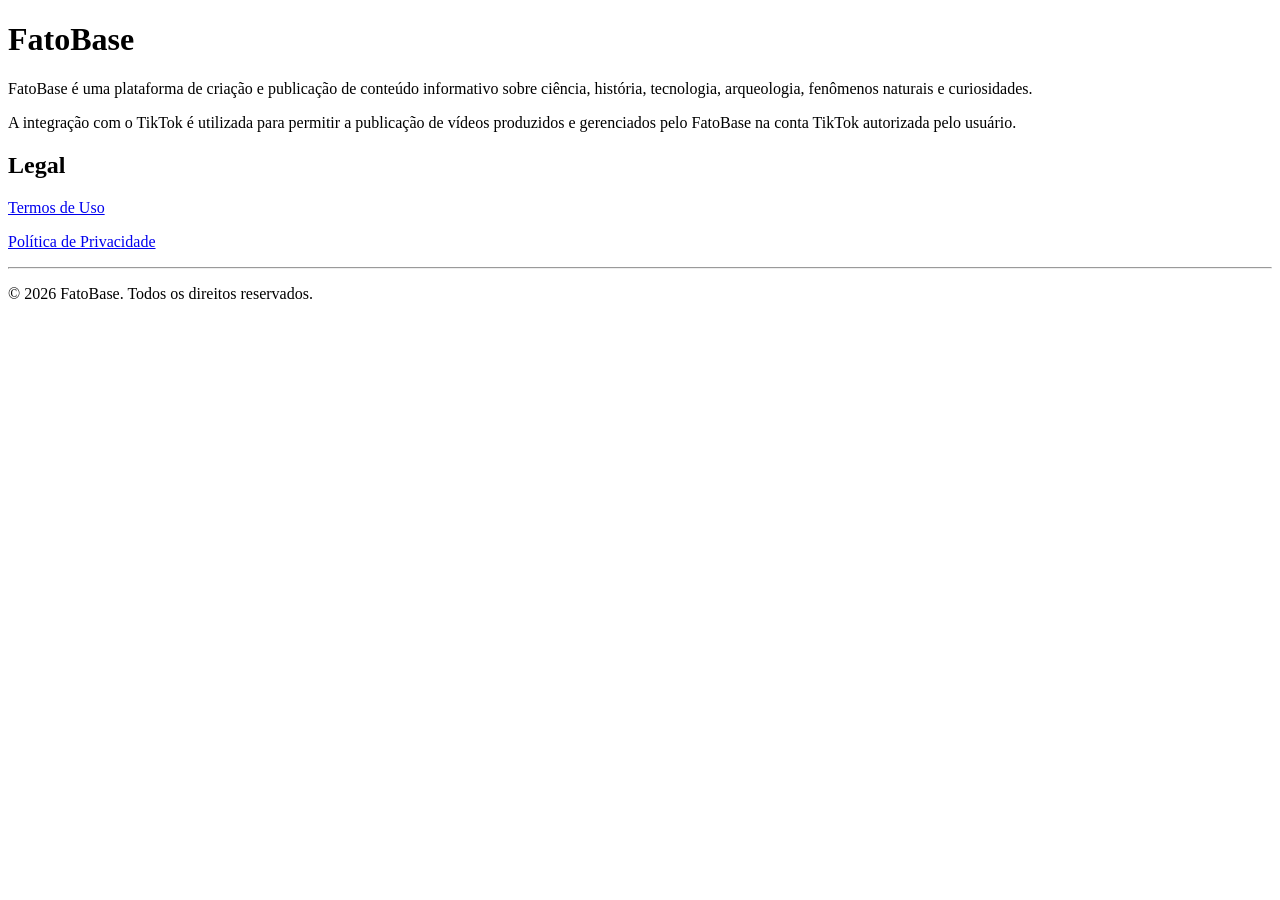
==== index.html @ 7c558d4e "Create initial index.html for FatoBase platform" ====
<!DOCTYPE html>
<html lang="pt-BR">
<head>
  <meta charset="UTF-8">
  <meta name="viewport" content="width=device-width, initial-scale=1.0">
  <title>FatoBase</title>
</head>
<body>
  <h1>FatoBase</h1>

  <p>
    FatoBase é uma plataforma de criação e publicação de conteúdo
    informativo sobre ciência, história, tecnologia, arqueologia,
    fenômenos naturais e curiosidades.
  </p>

  <p>
    A integração com o TikTok é utilizada para permitir a publicação
    de vídeos produzidos e gerenciados pelo FatoBase na conta
    TikTok autorizada pelo usuário.
  </p>

  <h2>Legal</h2>

  <p><a href="terms.html">Termos de Uso</a></p>
  <p><a href="privacy.html">Política de Privacidade</a></p>

  <hr>

  <p>© 2026 FatoBase. Todos os direitos reservados.</p>
</body>
</html>
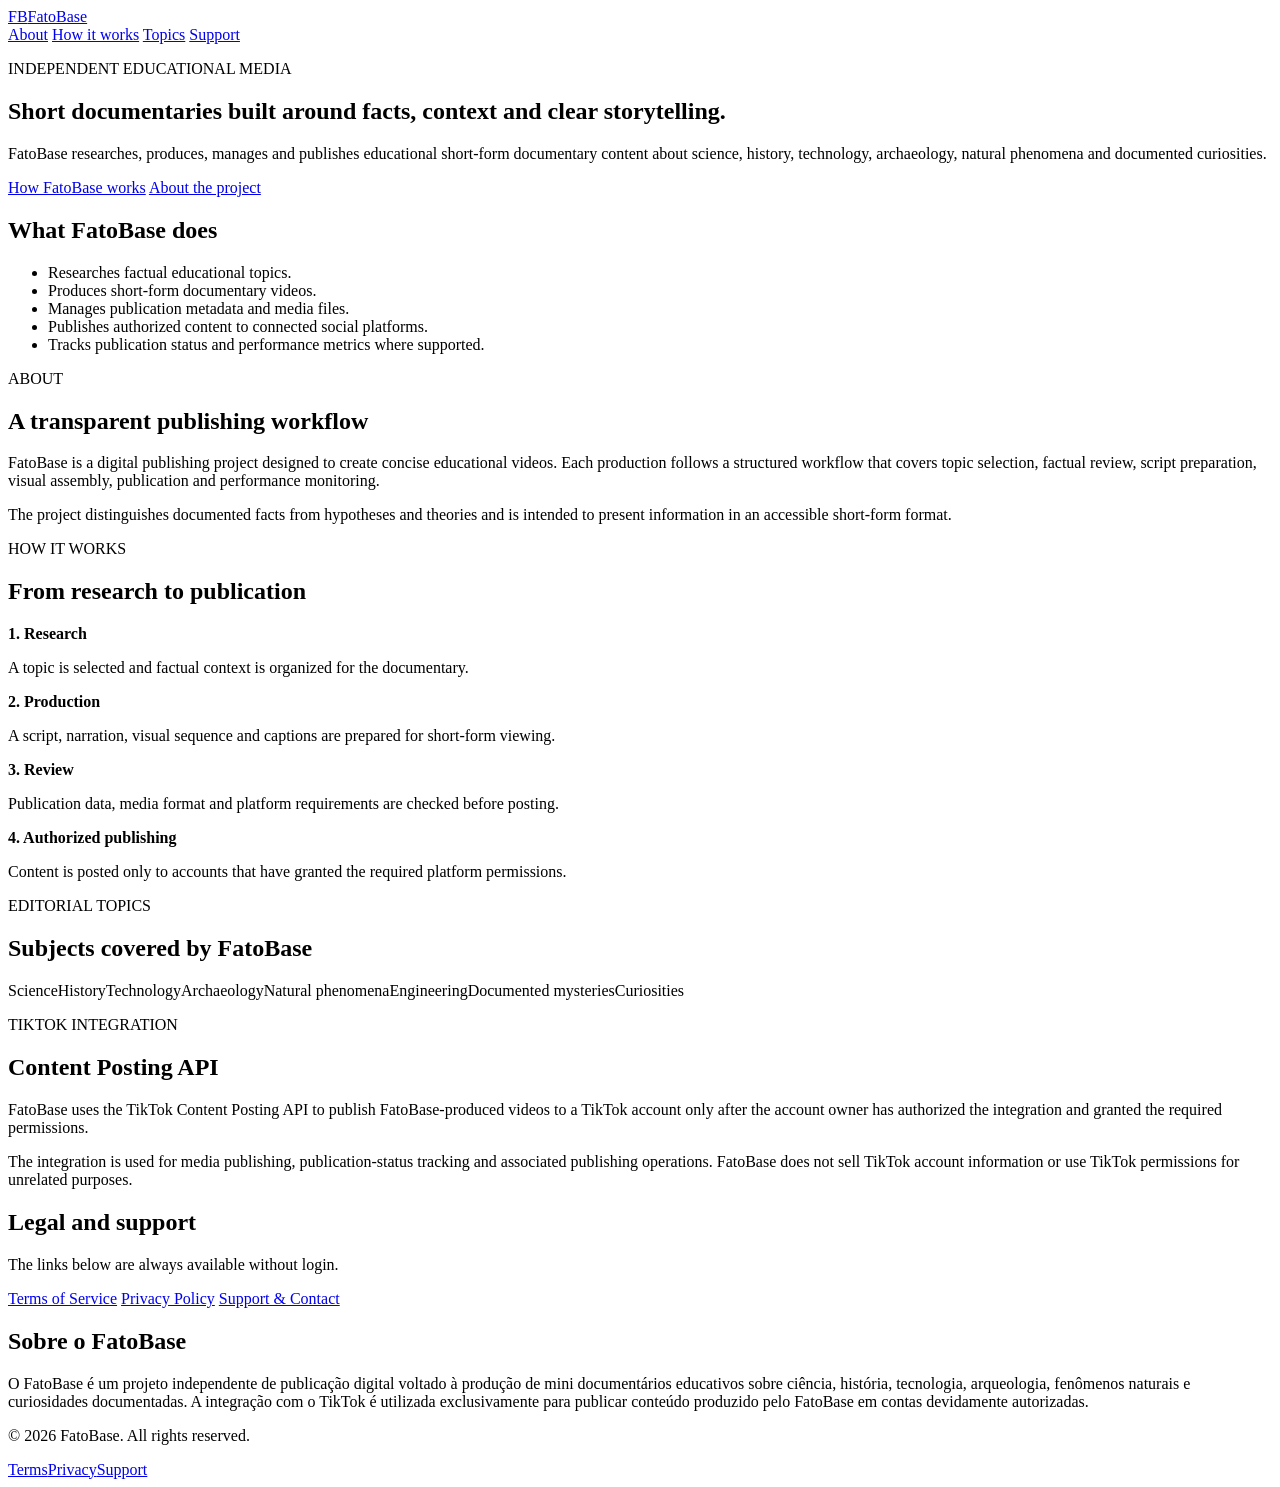
==== commit 9fe90c8b: "Improve FatoBase website for TikTok app review" ====
--- a/index.html
+++ b/index.html
@@ -1,32 +1,116 @@
 <!DOCTYPE html>
-<html lang="pt-BR">
+<html lang="en">
 <head>
   <meta charset="UTF-8">
   <meta name="viewport" content="width=device-width, initial-scale=1.0">
-  <title>FatoBase</title>
+  <meta name="description" content="FatoBase is an independent digital publishing project focused on educational short-form documentaries about science, history, technology, archaeology and natural phenomena.">
+  <title>FatoBase | Educational Short-Form Documentaries</title>
+  <link rel="stylesheet" href="style.css">
 </head>
 <body>
-  <h1>FatoBase</h1>
+  <header class="site-header">
+    <div class="container nav-wrap">
+      <a class="brand" href="index.html" aria-label="FatoBase home"><span class="brand-mark">FB</span><span>FatoBase</span></a>
+      <nav aria-label="Main navigation">
+        <a href="#about">About</a>
+        <a href="#how-it-works">How it works</a>
+        <a href="#topics">Topics</a>
+        <a href="support.html">Support</a>
+      </nav>
+    </div>
+  </header>
 
-  <p>
-    FatoBase é uma plataforma de criação e publicação de conteúdo
-    informativo sobre ciência, história, tecnologia, arqueologia,
-    fenômenos naturais e curiosidades.
-  </p>
+  <main>
+    <section class="hero">
+      <div class="container hero-grid">
+        <div>
+          <p class="eyebrow">INDEPENDENT EDUCATIONAL MEDIA</p>
+          <h1>Short documentaries built around facts, context and clear storytelling.</h1>
+          <p class="lead">FatoBase researches, produces, manages and publishes educational short-form documentary content about science, history, technology, archaeology, natural phenomena and documented curiosities.</p>
+          <div class="actions">
+            <a class="button" href="#how-it-works">How FatoBase works</a>
+            <a class="button secondary" href="about.html">About the project</a>
+          </div>
+        </div>
+        <aside class="panel">
+          <h2>What FatoBase does</h2>
+          <ul>
+            <li>Researches factual educational topics.</li>
+            <li>Produces short-form documentary videos.</li>
+            <li>Manages publication metadata and media files.</li>
+            <li>Publishes authorized content to connected social platforms.</li>
+            <li>Tracks publication status and performance metrics where supported.</li>
+          </ul>
+        </aside>
+      </div>
+    </section>
 
-  <p>
-    A integração com o TikTok é utilizada para permitir a publicação
-    de vídeos produzidos e gerenciados pelo FatoBase na conta
-    TikTok autorizada pelo usuário.
-  </p>
+    <section id="about" class="section">
+      <div class="container">
+        <p class="eyebrow">ABOUT</p>
+        <h2>A transparent publishing workflow</h2>
+        <p>FatoBase is a digital publishing project designed to create concise educational videos. Each production follows a structured workflow that covers topic selection, factual review, script preparation, visual assembly, publication and performance monitoring.</p>
+        <p>The project distinguishes documented facts from hypotheses and theories and is intended to present information in an accessible short-form format.</p>
+      </div>
+    </section>
 
-  <h2>Legal</h2>
+    <section id="how-it-works" class="section alt">
+      <div class="container">
+        <p class="eyebrow">HOW IT WORKS</p>
+        <h2>From research to publication</h2>
+        <div class="cards">
+          <article class="card"><strong>1. Research</strong><p>A topic is selected and factual context is organized for the documentary.</p></article>
+          <article class="card"><strong>2. Production</strong><p>A script, narration, visual sequence and captions are prepared for short-form viewing.</p></article>
+          <article class="card"><strong>3. Review</strong><p>Publication data, media format and platform requirements are checked before posting.</p></article>
+          <article class="card"><strong>4. Authorized publishing</strong><p>Content is posted only to accounts that have granted the required platform permissions.</p></article>
+        </div>
+      </div>
+    </section>
 
-  <p><a href="terms.html">Termos de Uso</a></p>
-  <p><a href="privacy.html">Política de Privacidade</a></p>
+    <section id="topics" class="section">
+      <div class="container">
+        <p class="eyebrow">EDITORIAL TOPICS</p>
+        <h2>Subjects covered by FatoBase</h2>
+        <div class="topics">
+          <span>Science</span><span>History</span><span>Technology</span><span>Archaeology</span><span>Natural phenomena</span><span>Engineering</span><span>Documented mysteries</span><span>Curiosities</span>
+        </div>
+      </div>
+    </section>
 
-  <hr>
+    <section id="tiktok" class="section alt">
+      <div class="container">
+        <p class="eyebrow">TIKTOK INTEGRATION</p>
+        <h2>Content Posting API</h2>
+        <p>FatoBase uses the TikTok Content Posting API to publish FatoBase-produced videos to a TikTok account only after the account owner has authorized the integration and granted the required permissions.</p>
+        <p>The integration is used for media publishing, publication-status tracking and associated publishing operations. FatoBase does not sell TikTok account information or use TikTok permissions for unrelated purposes.</p>
+      </div>
+    </section>
 
-  <p>© 2026 FatoBase. Todos os direitos reservados.</p>
+    <section class="section legal-box">
+      <div class="container">
+        <h2>Legal and support</h2>
+        <p>The links below are always available without login.</p>
+        <div class="legal-links">
+          <a href="terms.html">Terms of Service</a>
+          <a href="privacy.html">Privacy Policy</a>
+          <a href="support.html">Support & Contact</a>
+        </div>
+      </div>
+    </section>
+
+    <section class="section pt-note">
+      <div class="container">
+        <h2>Sobre o FatoBase</h2>
+        <p>O FatoBase é um projeto independente de publicação digital voltado à produção de mini documentários educativos sobre ciência, história, tecnologia, arqueologia, fenômenos naturais e curiosidades documentadas. A integração com o TikTok é utilizada exclusivamente para publicar conteúdo produzido pelo FatoBase em contas devidamente autorizadas.</p>
+      </div>
+    </section>
+  </main>
+
+  <footer>
+    <div class="container footer-grid">
+      <p>© 2026 FatoBase. All rights reserved.</p>
+      <div><a href="terms.html">Terms</a><a href="privacy.html">Privacy</a><a href="support.html">Support</a></div>
+    </div>
+  </footer>
 </body>
 </html>
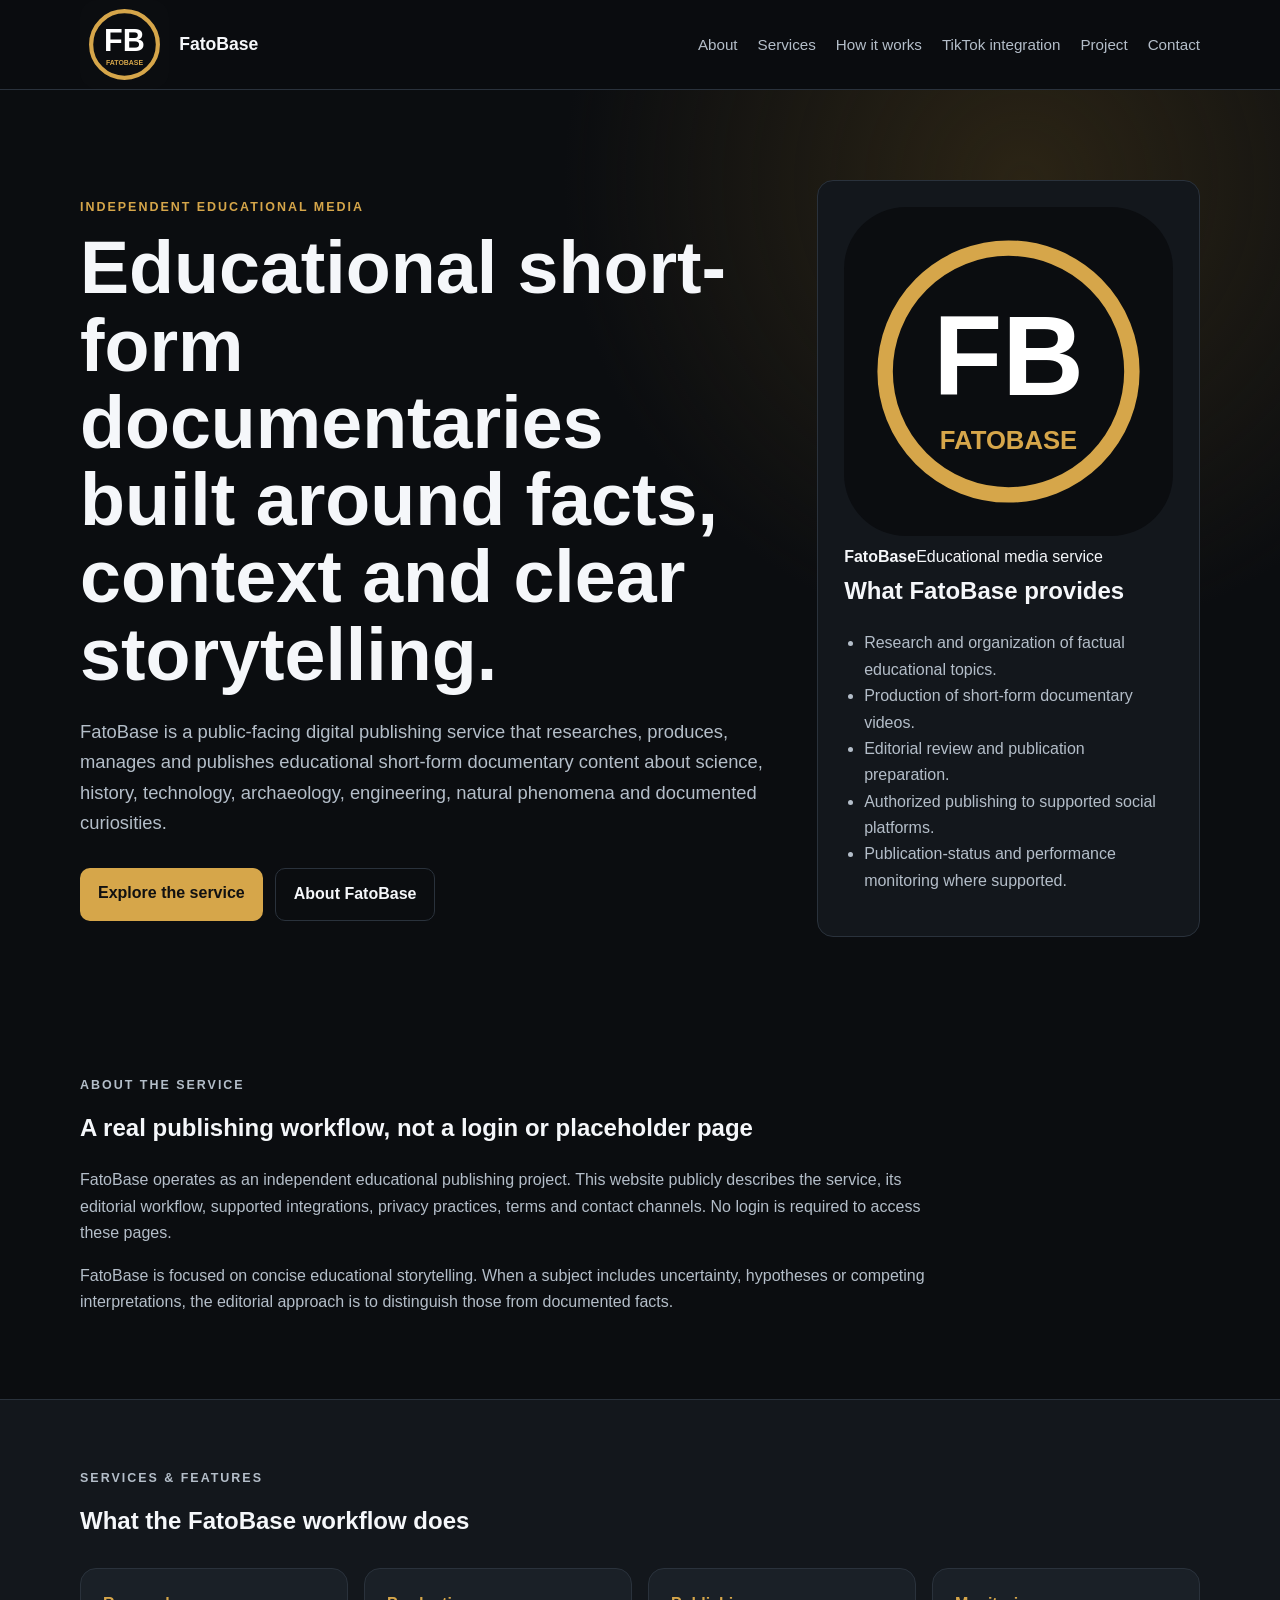
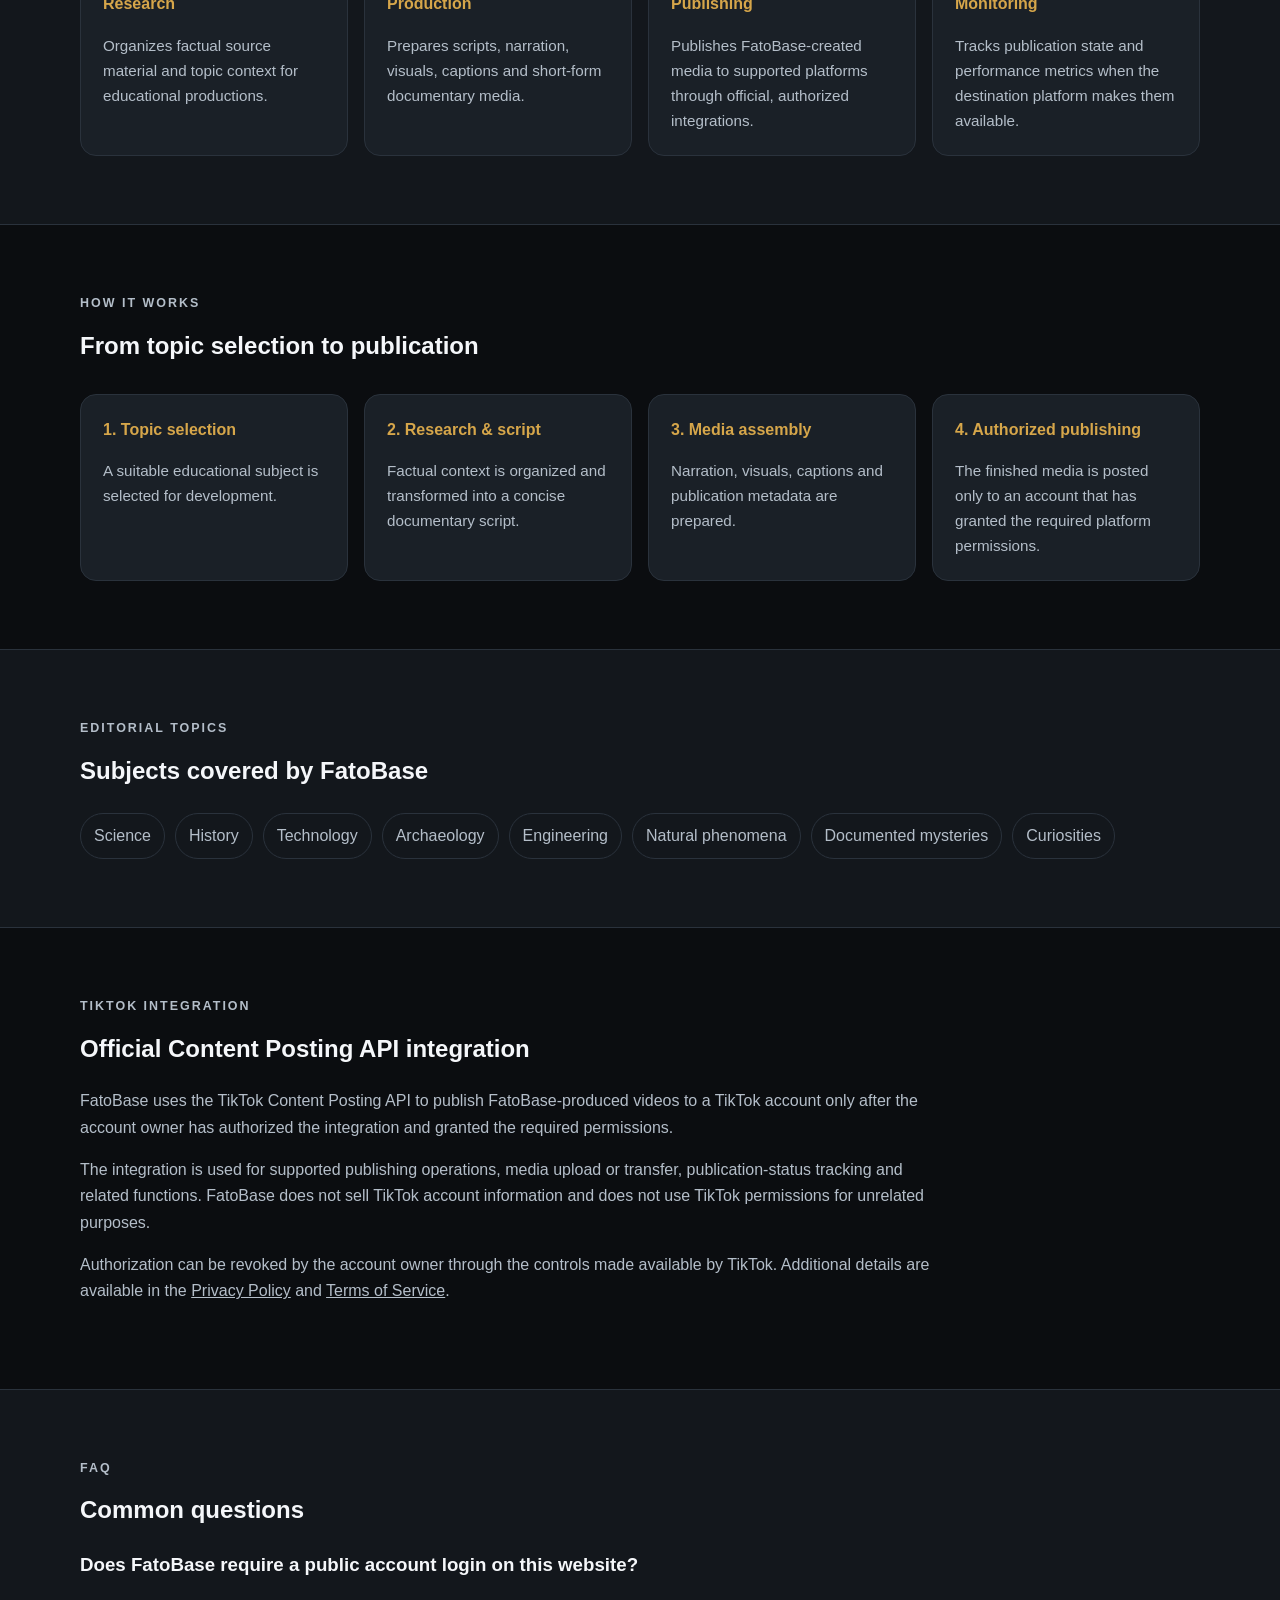
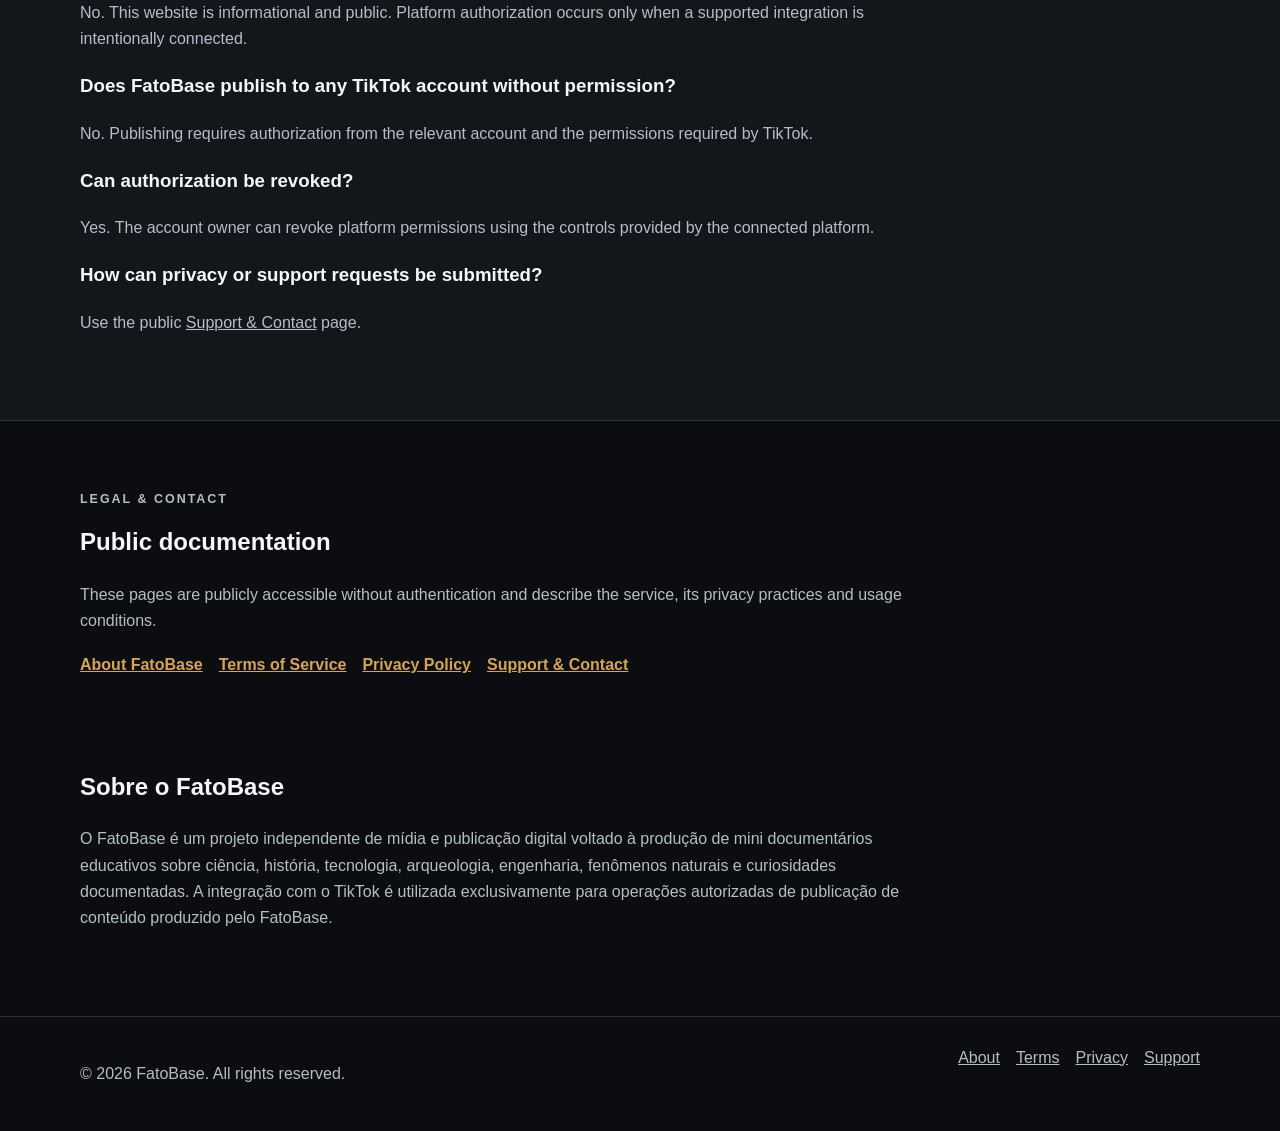
==== commit 8ca79ed2: "Expand FatoBase public website for TikTok app review" ====
--- a/index.html
+++ b/index.html
@@ -3,19 +3,22 @@
 <head>
   <meta charset="UTF-8">
   <meta name="viewport" content="width=device-width, initial-scale=1.0">
-  <meta name="description" content="FatoBase is an independent digital publishing project focused on educational short-form documentaries about science, history, technology, archaeology and natural phenomena.">
-  <title>FatoBase | Educational Short-Form Documentaries</title>
+  <meta name="description" content="FatoBase is an independent educational media and publishing service that researches, produces, manages and publishes short-form documentaries about science, history, technology, archaeology and natural phenomena.">
+  <title>FatoBase | Educational Media & Publishing Service</title>
+  <link rel="icon" type="image/svg+xml" href="favicon.svg">
   <link rel="stylesheet" href="style.css">
 </head>
 <body>
   <header class="site-header">
     <div class="container nav-wrap">
-      <a class="brand" href="index.html" aria-label="FatoBase home"><span class="brand-mark">FB</span><span>FatoBase</span></a>
+      <a class="brand" href="index.html" aria-label="FatoBase home"><img class="brand-logo" src="favicon.svg" alt="FatoBase app icon"><span>FatoBase</span></a>
       <nav aria-label="Main navigation">
         <a href="#about">About</a>
+        <a href="#services">Services</a>
         <a href="#how-it-works">How it works</a>
-        <a href="#topics">Topics</a>
-        <a href="support.html">Support</a>
+        <a href="#tiktok">TikTok integration</a>
+        <a href="about.html">Project</a>
+        <a href="support.html">Contact</a>
       </nav>
     </div>
   </header>
@@ -25,21 +28,22 @@
       <div class="container hero-grid">
         <div>
           <p class="eyebrow">INDEPENDENT EDUCATIONAL MEDIA</p>
-          <h1>Short documentaries built around facts, context and clear storytelling.</h1>
-          <p class="lead">FatoBase researches, produces, manages and publishes educational short-form documentary content about science, history, technology, archaeology, natural phenomena and documented curiosities.</p>
+          <h1>Educational short-form documentaries built around facts, context and clear storytelling.</h1>
+          <p class="lead">FatoBase is a public-facing digital publishing service that researches, produces, manages and publishes educational short-form documentary content about science, history, technology, archaeology, engineering, natural phenomena and documented curiosities.</p>
           <div class="actions">
-            <a class="button" href="#how-it-works">How FatoBase works</a>
-            <a class="button secondary" href="about.html">About the project</a>
+            <a class="button" href="#services">Explore the service</a>
+            <a class="button secondary" href="about.html">About FatoBase</a>
           </div>
         </div>
         <aside class="panel">
-          <h2>What FatoBase does</h2>
+          <div class="panel-brand"><img class="hero-logo" src="favicon.svg" alt="FatoBase app icon"><div><strong>FatoBase</strong><span>Educational media service</span></div></div>
+          <h2>What FatoBase provides</h2>
           <ul>
-            <li>Researches factual educational topics.</li>
-            <li>Produces short-form documentary videos.</li>
-            <li>Manages publication metadata and media files.</li>
-            <li>Publishes authorized content to connected social platforms.</li>
-            <li>Tracks publication status and performance metrics where supported.</li>
+            <li>Research and organization of factual educational topics.</li>
+            <li>Production of short-form documentary videos.</li>
+            <li>Editorial review and publication preparation.</li>
+            <li>Authorized publishing to supported social platforms.</li>
+            <li>Publication-status and performance monitoring where supported.</li>
           </ul>
         </aside>
       </div>
@@ -47,50 +51,83 @@
 
     <section id="about" class="section">
       <div class="container">
-        <p class="eyebrow">ABOUT</p>
-        <h2>A transparent publishing workflow</h2>
-        <p>FatoBase is a digital publishing project designed to create concise educational videos. Each production follows a structured workflow that covers topic selection, factual review, script preparation, visual assembly, publication and performance monitoring.</p>
-        <p>The project distinguishes documented facts from hypotheses and theories and is intended to present information in an accessible short-form format.</p>
+        <p class="eyebrow">ABOUT THE SERVICE</p>
+        <h2>A real publishing workflow, not a login or placeholder page</h2>
+        <p>FatoBase operates as an independent educational publishing project. This website publicly describes the service, its editorial workflow, supported integrations, privacy practices, terms and contact channels. No login is required to access these pages.</p>
+        <p>FatoBase is focused on concise educational storytelling. When a subject includes uncertainty, hypotheses or competing interpretations, the editorial approach is to distinguish those from documented facts.</p>
       </div>
     </section>
 
-    <section id="how-it-works" class="section alt">
+    <section id="services" class="section alt">
       <div class="container">
-        <p class="eyebrow">HOW IT WORKS</p>
-        <h2>From research to publication</h2>
+        <p class="eyebrow">SERVICES & FEATURES</p>
+        <h2>What the FatoBase workflow does</h2>
         <div class="cards">
-          <article class="card"><strong>1. Research</strong><p>A topic is selected and factual context is organized for the documentary.</p></article>
-          <article class="card"><strong>2. Production</strong><p>A script, narration, visual sequence and captions are prepared for short-form viewing.</p></article>
-          <article class="card"><strong>3. Review</strong><p>Publication data, media format and platform requirements are checked before posting.</p></article>
-          <article class="card"><strong>4. Authorized publishing</strong><p>Content is posted only to accounts that have granted the required platform permissions.</p></article>
+          <article class="card"><strong>Research</strong><p>Organizes factual source material and topic context for educational productions.</p></article>
+          <article class="card"><strong>Production</strong><p>Prepares scripts, narration, visuals, captions and short-form documentary media.</p></article>
+          <article class="card"><strong>Publishing</strong><p>Publishes FatoBase-created media to supported platforms through official, authorized integrations.</p></article>
+          <article class="card"><strong>Monitoring</strong><p>Tracks publication state and performance metrics when the destination platform makes them available.</p></article>
         </div>
       </div>
     </section>
 
-    <section id="topics" class="section">
+    <section id="how-it-works" class="section">
+      <div class="container">
+        <p class="eyebrow">HOW IT WORKS</p>
+        <h2>From topic selection to publication</h2>
+        <div class="cards">
+          <article class="card"><strong>1. Topic selection</strong><p>A suitable educational subject is selected for development.</p></article>
+          <article class="card"><strong>2. Research & script</strong><p>Factual context is organized and transformed into a concise documentary script.</p></article>
+          <article class="card"><strong>3. Media assembly</strong><p>Narration, visuals, captions and publication metadata are prepared.</p></article>
+          <article class="card"><strong>4. Authorized publishing</strong><p>The finished media is posted only to an account that has granted the required platform permissions.</p></article>
+        </div>
+      </div>
+    </section>
+
+    <section id="topics" class="section alt">
       <div class="container">
         <p class="eyebrow">EDITORIAL TOPICS</p>
         <h2>Subjects covered by FatoBase</h2>
         <div class="topics">
-          <span>Science</span><span>History</span><span>Technology</span><span>Archaeology</span><span>Natural phenomena</span><span>Engineering</span><span>Documented mysteries</span><span>Curiosities</span>
+          <span>Science</span><span>History</span><span>Technology</span><span>Archaeology</span><span>Engineering</span><span>Natural phenomena</span><span>Documented mysteries</span><span>Curiosities</span>
         </div>
       </div>
     </section>
 
-    <section id="tiktok" class="section alt">
+    <section id="tiktok" class="section">
       <div class="container">
         <p class="eyebrow">TIKTOK INTEGRATION</p>
-        <h2>Content Posting API</h2>
+        <h2>Official Content Posting API integration</h2>
         <p>FatoBase uses the TikTok Content Posting API to publish FatoBase-produced videos to a TikTok account only after the account owner has authorized the integration and granted the required permissions.</p>
-        <p>The integration is used for media publishing, publication-status tracking and associated publishing operations. FatoBase does not sell TikTok account information or use TikTok permissions for unrelated purposes.</p>
+        <p>The integration is used for supported publishing operations, media upload or transfer, publication-status tracking and related functions. FatoBase does not sell TikTok account information and does not use TikTok permissions for unrelated purposes.</p>
+        <p>Authorization can be revoked by the account owner through the controls made available by TikTok. Additional details are available in the <a href="privacy.html">Privacy Policy</a> and <a href="terms.html">Terms of Service</a>.</p>
+      </div>
+    </section>
+
+    <section id="faq" class="section alt">
+      <div class="container">
+        <p class="eyebrow">FAQ</p>
+        <h2>Common questions</h2>
+        <div class="faq">
+          <h3>Does FatoBase require a public account login on this website?</h3>
+          <p>No. This website is informational and public. Platform authorization occurs only when a supported integration is intentionally connected.</p>
+          <h3>Does FatoBase publish to any TikTok account without permission?</h3>
+          <p>No. Publishing requires authorization from the relevant account and the permissions required by TikTok.</p>
+          <h3>Can authorization be revoked?</h3>
+          <p>Yes. The account owner can revoke platform permissions using the controls provided by the connected platform.</p>
+          <h3>How can privacy or support requests be submitted?</h3>
+          <p>Use the public <a href="support.html">Support & Contact</a> page.</p>
+        </div>
       </div>
     </section>
 
     <section class="section legal-box">
       <div class="container">
-        <h2>Legal and support</h2>
-        <p>The links below are always available without login.</p>
+        <p class="eyebrow">LEGAL & CONTACT</p>
+        <h2>Public documentation</h2>
+        <p>These pages are publicly accessible without authentication and describe the service, its privacy practices and usage conditions.</p>
         <div class="legal-links">
+          <a href="about.html">About FatoBase</a>
           <a href="terms.html">Terms of Service</a>
           <a href="privacy.html">Privacy Policy</a>
           <a href="support.html">Support & Contact</a>
@@ -101,7 +138,7 @@
     <section class="section pt-note">
       <div class="container">
         <h2>Sobre o FatoBase</h2>
-        <p>O FatoBase é um projeto independente de publicação digital voltado à produção de mini documentários educativos sobre ciência, história, tecnologia, arqueologia, fenômenos naturais e curiosidades documentadas. A integração com o TikTok é utilizada exclusivamente para publicar conteúdo produzido pelo FatoBase em contas devidamente autorizadas.</p>
+        <p>O FatoBase é um projeto independente de mídia e publicação digital voltado à produção de mini documentários educativos sobre ciência, história, tecnologia, arqueologia, engenharia, fenômenos naturais e curiosidades documentadas. A integração com o TikTok é utilizada exclusivamente para operações autorizadas de publicação de conteúdo produzido pelo FatoBase.</p>
       </div>
     </section>
   </main>
@@ -109,8 +146,8 @@
   <footer>
     <div class="container footer-grid">
       <p>© 2026 FatoBase. All rights reserved.</p>
-      <div><a href="terms.html">Terms</a><a href="privacy.html">Privacy</a><a href="support.html">Support</a></div>
+      <div><a href="about.html">About</a><a href="terms.html">Terms</a><a href="privacy.html">Privacy</a><a href="support.html">Support</a></div>
     </div>
   </footer>
 </body>
-</html>
+</html>
--- a/style.css
+++ b/style.css
@@ -0,0 +1 @@
+:root{--bg:#0b0d10;--panel:#13171c;--soft:#1a2027;--text:#f5f7fa;--muted:#b4bec9;--gold:#d6a64a;--line:#2a323c;--max:1120px}*{box-sizing:border-box}html{scroll-behavior:smooth}body{margin:0;font-family:Inter,Arial,Helvetica,sans-serif;background:var(--bg);color:var(--text);line-height:1.65}a{color:inherit}.container{width:min(var(--max),calc(100% - 40px));margin:0 auto}.site-header{position:sticky;top:0;z-index:10;background:rgba(11,13,16,.96);border-bottom:1px solid var(--line);backdrop-filter:blur(10px)}.nav-wrap{display:flex;align-items:center;justify-content:space-between;gap:24px;min-height:72px}.brand{display:flex;align-items:center;gap:10px;text-decoration:none;font-weight:800;font-size:1.1rem}.brand-mark{display:grid;place-items:center;width:38px;height:38px;border-radius:50%;background:var(--gold);color:#111;font-size:.9rem}.site-header nav{display:flex;gap:20px;flex-wrap:wrap}.site-header nav a{text-decoration:none;color:var(--muted);font-size:.95rem}.site-header nav a:hover{color:var(--text)}.hero{padding:90px 0 70px;background:radial-gradient(circle at 80% 10%,#2b2415 0,transparent 35%),var(--bg)}.hero-grid{display:grid;grid-template-columns:1.35fr .75fr;gap:48px;align-items:center}.eyebrow{font-size:.78rem;font-weight:800;letter-spacing:.16em;color:var(--gold);margin:0 0 12px}.hero h1{font-size:clamp(2.3rem,6vw,4.6rem);line-height:1.05;margin:0 0 24px;max-width:900px}.lead{font-size:1.15rem;color:var(--muted);max-width:760px}.actions{display:flex;gap:12px;flex-wrap:wrap;margin-top:30px}.button{display:inline-block;background:var(--gold);color:#111;text-decoration:none;font-weight:800;padding:12px 18px;border-radius:10px}.button.secondary{background:transparent;color:var(--text);border:1px solid var(--line)}.panel,.card{background:var(--panel);border:1px solid var(--line);border-radius:16px}.panel{padding:26px}.panel h2,.section h2{margin-top:0}.panel ul{padding-left:20px;color:var(--muted)}.section{padding:68px 0}.section.alt{background:var(--panel);border-top:1px solid var(--line);border-bottom:1px solid var(--line)}.section p{max-width:850px;color:var(--muted)}.cards{display:grid;grid-template-columns:repeat(4,1fr);gap:16px;margin-top:28px}.card{padding:22px;background:var(--soft)}.card strong{color:var(--gold)}.card p{margin-bottom:0;font-size:.95rem}.topics{display:flex;flex-wrap:wrap;gap:10px;margin-top:22px}.topics span{padding:9px 13px;border:1px solid var(--line);border-radius:999px;color:var(--muted);background:var(--panel)}.legal-box .legal-links{display:flex;gap:16px;flex-wrap:wrap;margin-top:18px}.legal-links a{font-weight:700;color:var(--gold)}.pt-note{padding-top:20px}.content-page{padding:70px 0}.content-page .page-card{background:var(--panel);border:1px solid var(--line);border-radius:18px;padding:32px}.content-page h1{font-size:clamp(2rem,5vw,3.4rem);margin-top:0}.content-page h2{margin-top:34px;color:var(--gold)}.content-page p,.content-page li{color:var(--muted)}.notice{padding:16px 18px;border-left:4px solid var(--gold);background:var(--soft);border-radius:8px;margin:24px 0}.back-link{display:inline-block;margin-bottom:22px;color:var(--gold);font-weight:700;text-decoration:none}footer{border-top:1px solid var(--line);padding:28px 0;color:var(--muted)}.footer-grid{display:flex;justify-content:space-between;gap:20px;flex-wrap:wrap}.footer-grid div{display:flex;gap:16px}.footer-grid a{color:var(--muted)}@media(max-width:800px){.nav-wrap{align-items:flex-start;padding:14px 0;flex-direction:column}.hero{padding-top:55px}.hero-grid{grid-template-columns:1fr}.cards{grid-template-columns:1fr 1fr}}@media(max-width:520px){.container{width:min(var(--max),calc(100% - 28px))}.cards{grid-template-columns:1fr}.site-header nav{gap:12px}.content-page .page-card{padding:22px}}
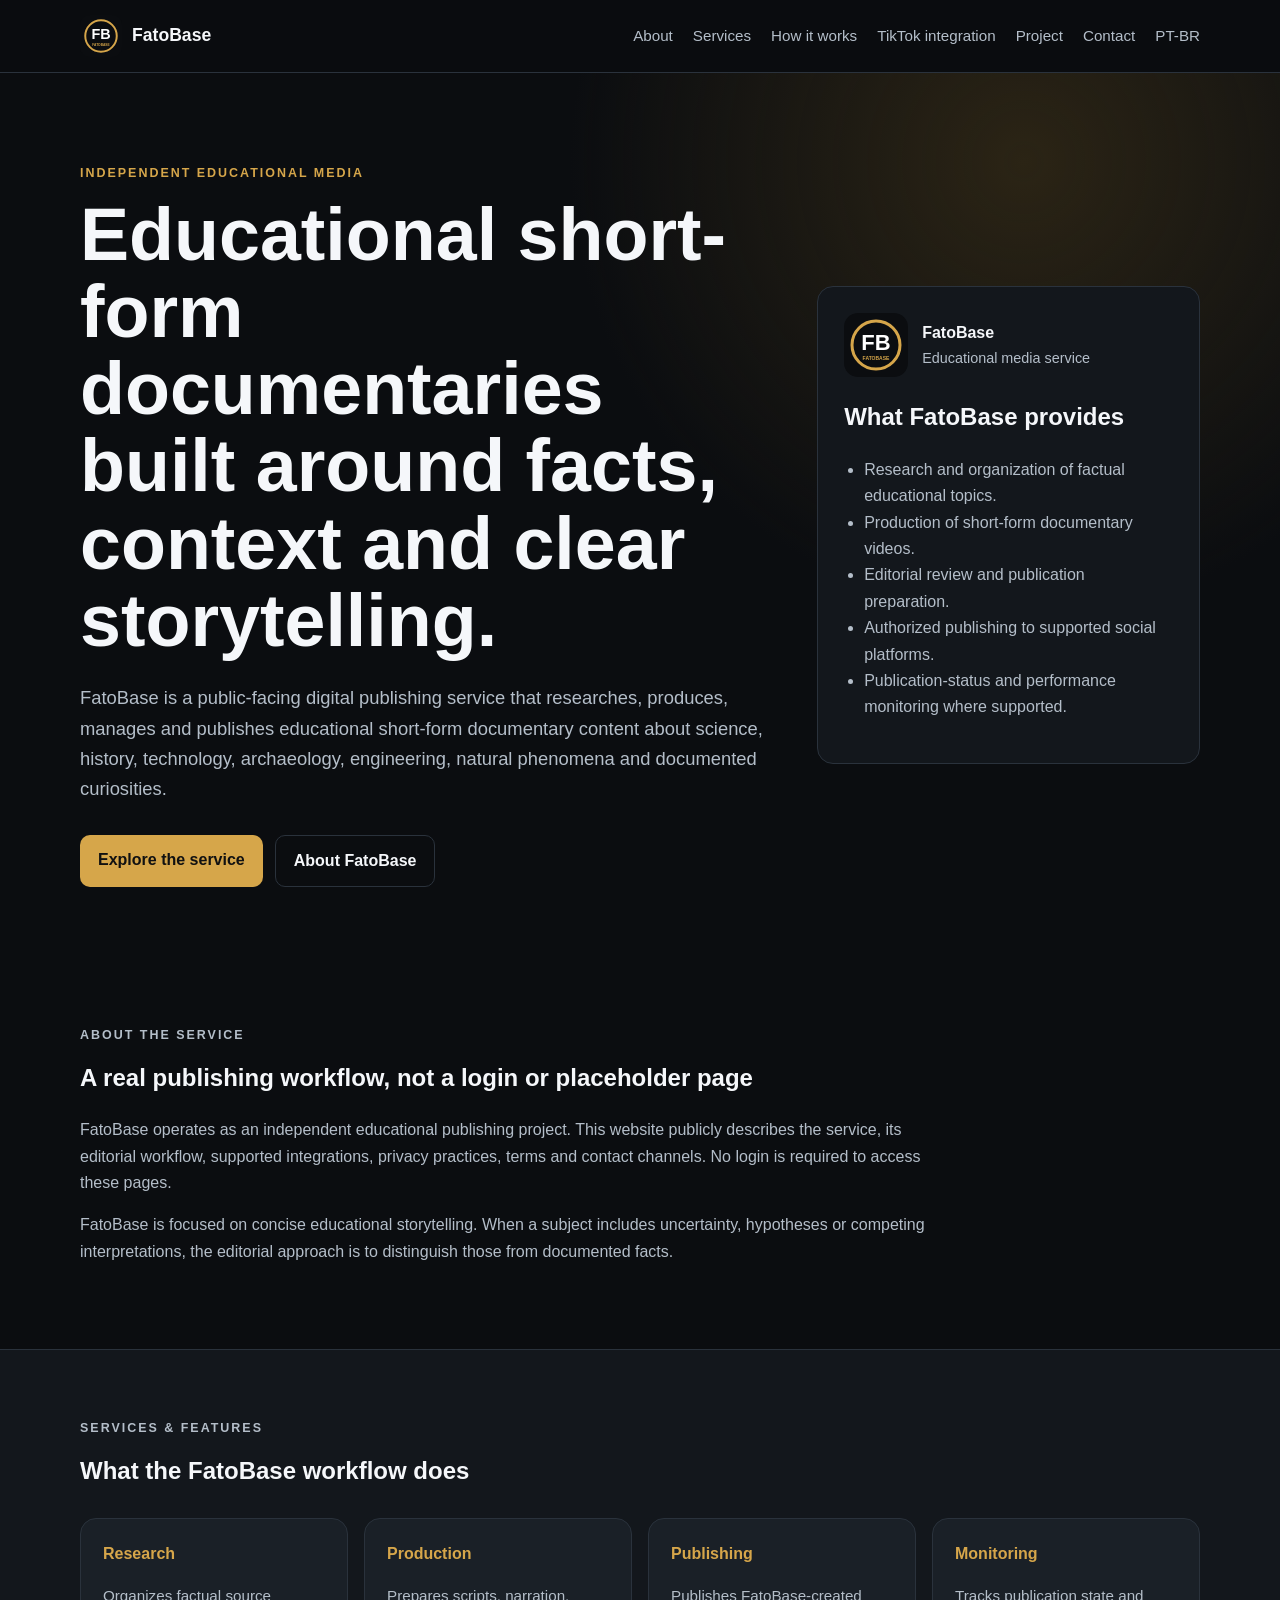
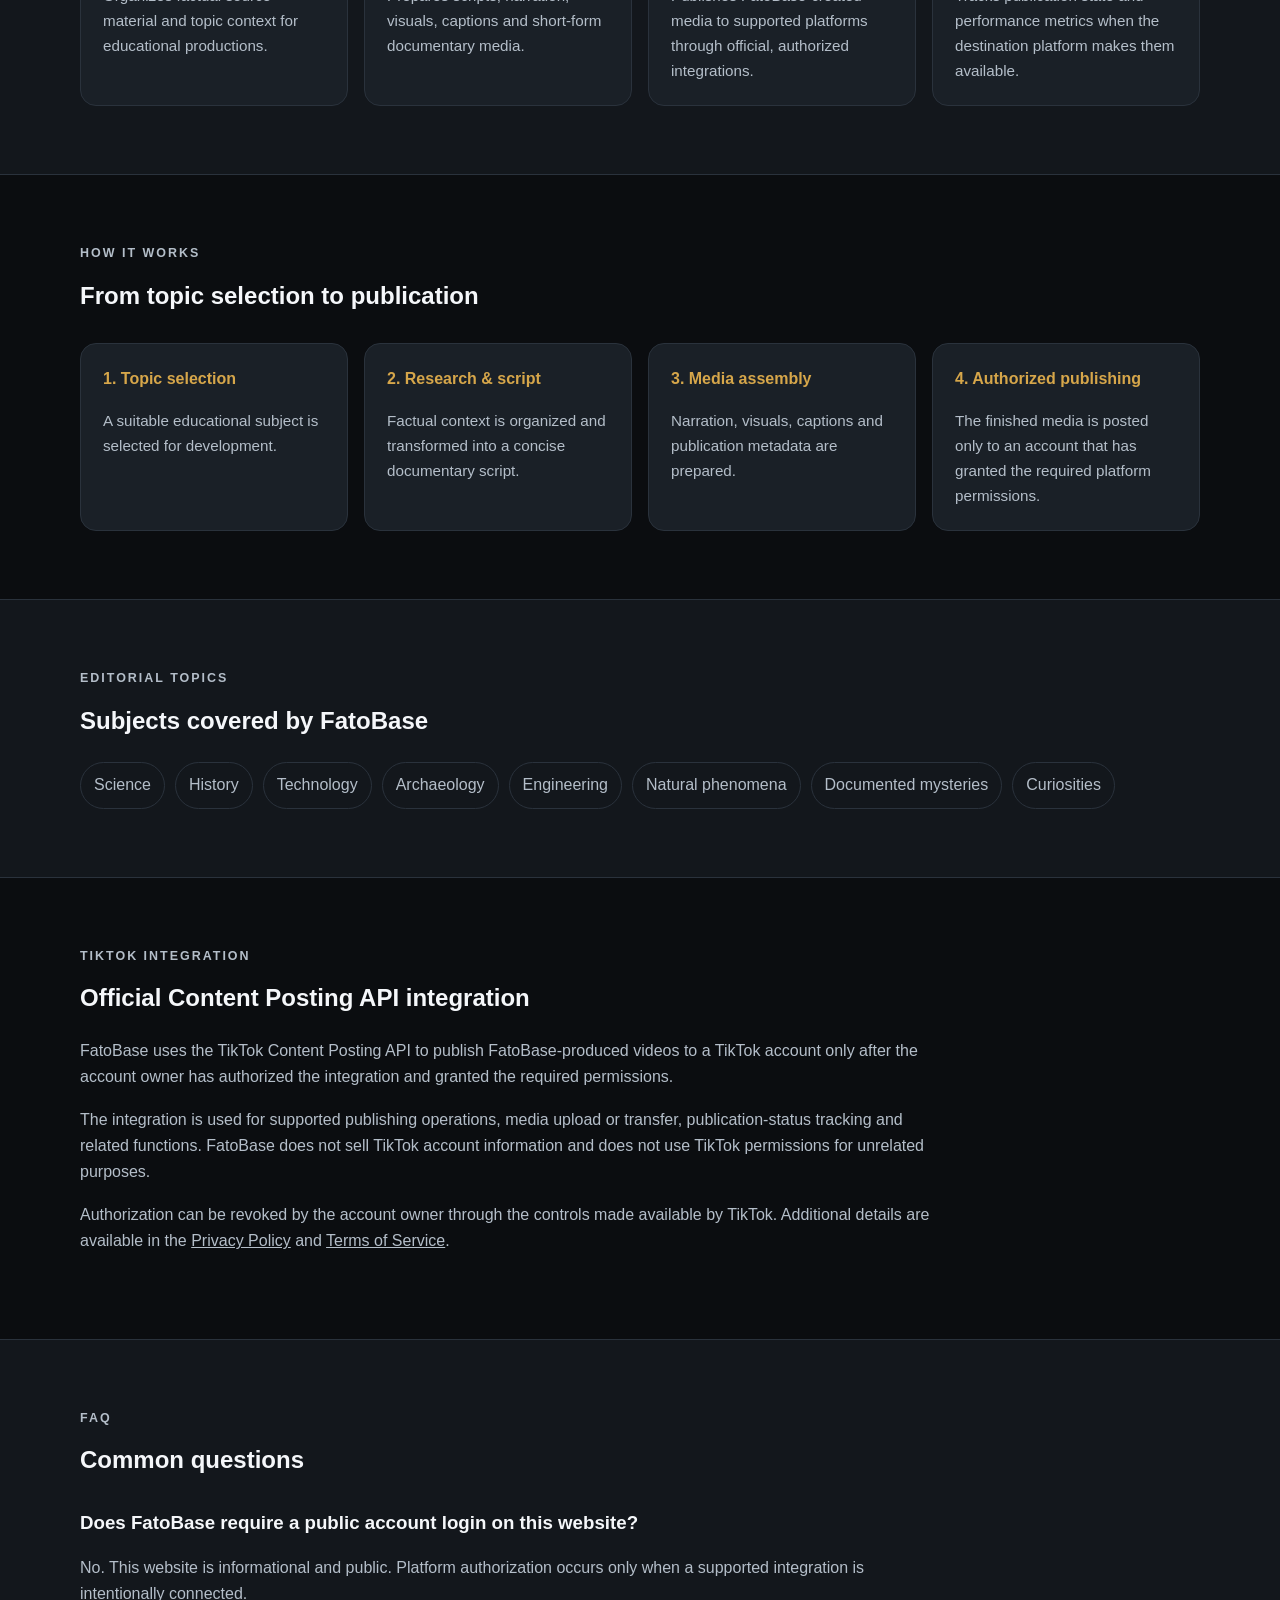
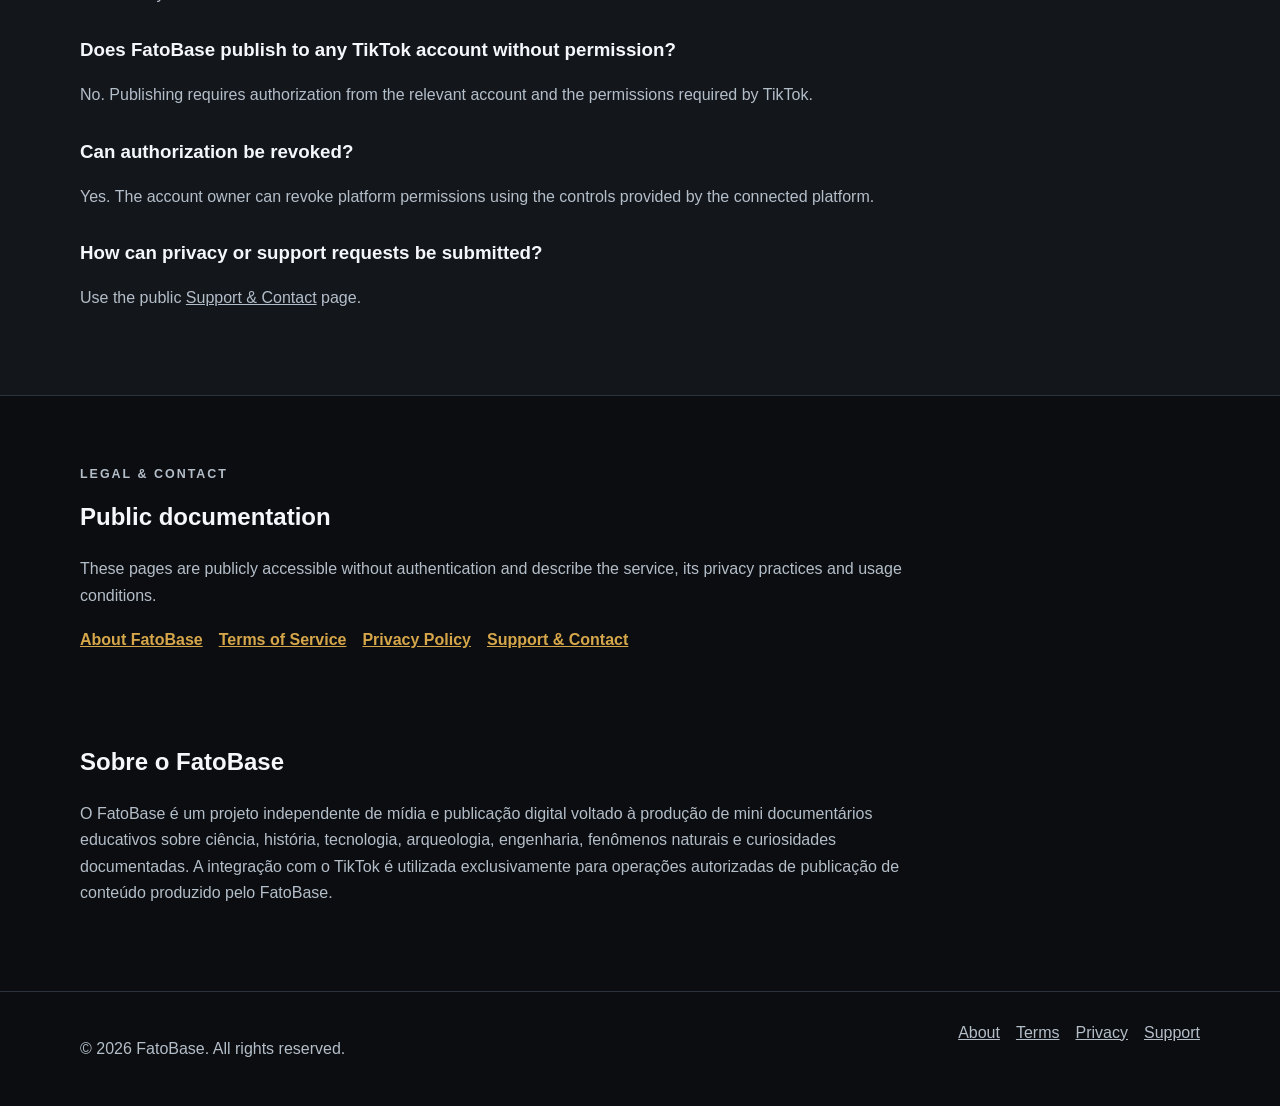
==== commit 63cf46e3: "Add PT-BR language switch to index.html" ====
--- a/index.html
+++ b/index.html
@@ -19,7 +19,7 @@
         <a href="#tiktok">TikTok integration</a>
         <a href="about.html">Project</a>
         <a href="support.html">Contact</a>
-      </nav>
+      <a class="lang-switch" href="index-pt.html" aria-label="Mudar para português">PT-BR</a></nav>
     </div>
   </header>
 
--- a/style.css
+++ b/style.css
@@ -1 +1,70 @@
-:root{--bg:#0b0d10;--panel:#13171c;--soft:#1a2027;--text:#f5f7fa;--muted:#b4bec9;--gold:#d6a64a;--line:#2a323c;--max:1120px}*{box-sizing:border-box}html{scroll-behavior:smooth}body{margin:0;font-family:Inter,Arial,Helvetica,sans-serif;background:var(--bg);color:var(--text);line-height:1.65}a{color:inherit}.container{width:min(var(--max),calc(100% - 40px));margin:0 auto}.site-header{position:sticky;top:0;z-index:10;background:rgba(11,13,16,.96);border-bottom:1px solid var(--line);backdrop-filter:blur(10px)}.nav-wrap{display:flex;align-items:center;justify-content:space-between;gap:24px;min-height:72px}.brand{display:flex;align-items:center;gap:10px;text-decoration:none;font-weight:800;font-size:1.1rem}.brand-mark{display:grid;place-items:center;width:38px;height:38px;border-radius:50%;background:var(--gold);color:#111;font-size:.9rem}.site-header nav{display:flex;gap:20px;flex-wrap:wrap}.site-header nav a{text-decoration:none;color:var(--muted);font-size:.95rem}.site-header nav a:hover{color:var(--text)}.hero{padding:90px 0 70px;background:radial-gradient(circle at 80% 10%,#2b2415 0,transparent 35%),var(--bg)}.hero-grid{display:grid;grid-template-columns:1.35fr .75fr;gap:48px;align-items:center}.eyebrow{font-size:.78rem;font-weight:800;letter-spacing:.16em;color:var(--gold);margin:0 0 12px}.hero h1{font-size:clamp(2.3rem,6vw,4.6rem);line-height:1.05;margin:0 0 24px;max-width:900px}.lead{font-size:1.15rem;color:var(--muted);max-width:760px}.actions{display:flex;gap:12px;flex-wrap:wrap;margin-top:30px}.button{display:inline-block;background:var(--gold);color:#111;text-decoration:none;font-weight:800;padding:12px 18px;border-radius:10px}.button.secondary{background:transparent;color:var(--text);border:1px solid var(--line)}.panel,.card{background:var(--panel);border:1px solid var(--line);border-radius:16px}.panel{padding:26px}.panel h2,.section h2{margin-top:0}.panel ul{padding-left:20px;color:var(--muted)}.section{padding:68px 0}.section.alt{background:var(--panel);border-top:1px solid var(--line);border-bottom:1px solid var(--line)}.section p{max-width:850px;color:var(--muted)}.cards{display:grid;grid-template-columns:repeat(4,1fr);gap:16px;margin-top:28px}.card{padding:22px;background:var(--soft)}.card strong{color:var(--gold)}.card p{margin-bottom:0;font-size:.95rem}.topics{display:flex;flex-wrap:wrap;gap:10px;margin-top:22px}.topics span{padding:9px 13px;border:1px solid var(--line);border-radius:999px;color:var(--muted);background:var(--panel)}.legal-box .legal-links{display:flex;gap:16px;flex-wrap:wrap;margin-top:18px}.legal-links a{font-weight:700;color:var(--gold)}.pt-note{padding-top:20px}.content-page{padding:70px 0}.content-page .page-card{background:var(--panel);border:1px solid var(--line);border-radius:18px;padding:32px}.content-page h1{font-size:clamp(2rem,5vw,3.4rem);margin-top:0}.content-page h2{margin-top:34px;color:var(--gold)}.content-page p,.content-page li{color:var(--muted)}.notice{padding:16px 18px;border-left:4px solid var(--gold);background:var(--soft);border-radius:8px;margin:24px 0}.back-link{display:inline-block;margin-bottom:22px;color:var(--gold);font-weight:700;text-decoration:none}footer{border-top:1px solid var(--line);padding:28px 0;color:var(--muted)}.footer-grid{display:flex;justify-content:space-between;gap:20px;flex-wrap:wrap}.footer-grid div{display:flex;gap:16px}.footer-grid a{color:var(--muted)}@media(max-width:800px){.nav-wrap{align-items:flex-start;padding:14px 0;flex-direction:column}.hero{padding-top:55px}.hero-grid{grid-template-columns:1fr}.cards{grid-template-columns:1fr 1fr}}@media(max-width:520px){.container{width:min(var(--max),calc(100% - 28px))}.cards{grid-template-columns:1fr}.site-header nav{gap:12px}.content-page .page-card{padding:22px}}
+:root{--bg:#0b0d10;--panel:#13171c;--soft:#1a2027;--text:#f5f7fa;--muted:#b4bec9;--gold:#d6a64a;--line:#2a323c;--max:1120px}
+*{box-sizing:border-box}
+html{scroll-behavior:smooth}
+body{margin:0;font-family:Inter,Arial,Helvetica,sans-serif;background:var(--bg);color:var(--text);line-height:1.65}
+a{color:inherit}
+.container{width:min(var(--max),calc(100% - 40px));margin:0 auto}
+.site-header{position:sticky;top:0;z-index:10;background:rgba(11,13,16,.96);border-bottom:1px solid var(--line);backdrop-filter:blur(10px)}
+.nav-wrap{display:flex;align-items:center;justify-content:space-between;gap:24px;min-height:72px}
+.brand{display:flex;align-items:center;gap:10px;text-decoration:none;font-weight:800;font-size:1.1rem}
+.brand-logo{width:42px;height:42px;border-radius:10px;display:block}
+.site-header nav{display:flex;gap:20px;flex-wrap:wrap}
+.site-header nav a{text-decoration:none;color:var(--muted);font-size:.95rem}
+.site-header nav a:hover{color:var(--text)}
+.hero{padding:90px 0 70px;background:radial-gradient(circle at 80% 10%,#2b2415 0,transparent 35%),var(--bg)}
+.hero-grid{display:grid;grid-template-columns:1.35fr .75fr;gap:48px;align-items:center}
+.eyebrow{font-size:.78rem;font-weight:800;letter-spacing:.16em;color:var(--gold);margin:0 0 12px}
+.hero h1{font-size:clamp(2.3rem,6vw,4.6rem);line-height:1.05;margin:0 0 24px;max-width:900px}
+.lead{font-size:1.15rem;color:var(--muted);max-width:760px}
+.actions{display:flex;gap:12px;flex-wrap:wrap;margin-top:30px}
+.button{display:inline-block;background:var(--gold);color:#111;text-decoration:none;font-weight:800;padding:12px 18px;border-radius:10px}
+.button.secondary{background:transparent;color:var(--text);border:1px solid var(--line)}
+.panel,.card{background:var(--panel);border:1px solid var(--line);border-radius:16px}
+.panel{padding:26px}
+.panel-brand{display:flex;align-items:center;gap:14px;margin-bottom:20px}
+.panel-brand div{display:flex;flex-direction:column}
+.panel-brand span{color:var(--muted);font-size:.9rem}
+.hero-logo{width:64px;height:64px;border-radius:14px}
+.panel h2,.section h2{margin-top:0}
+.panel ul{padding-left:20px;color:var(--muted)}
+.section{padding:68px 0}
+.section.alt{background:var(--panel);border-top:1px solid var(--line);border-bottom:1px solid var(--line)}
+.section p{max-width:850px;color:var(--muted)}
+.cards{display:grid;grid-template-columns:repeat(4,1fr);gap:16px;margin-top:28px}
+.card{padding:22px;background:var(--soft)}
+.card strong{color:var(--gold)}
+.card p{margin-bottom:0;font-size:.95rem}
+.topics{display:flex;flex-wrap:wrap;gap:10px;margin-top:22px}
+.topics span{padding:9px 13px;border:1px solid var(--line);border-radius:999px;color:var(--muted);background:var(--panel)}
+.faq h3{margin:28px 0 6px}
+.legal-box .legal-links{display:flex;gap:16px;flex-wrap:wrap;margin-top:18px}
+.legal-links a{font-weight:700;color:var(--gold)}
+.pt-note{padding-top:20px}
+.content-page{padding:70px 0}
+.content-page .page-card{background:var(--panel);border:1px solid var(--line);border-radius:18px;padding:32px}
+.content-page h1{font-size:clamp(2rem,5vw,3.4rem);margin:0}
+.content-page h2{margin-top:34px;color:var(--gold)}
+.content-page p,.content-page li{color:var(--muted)}
+.content-page ul{padding-left:22px}
+.legal-hero{display:flex;align-items:center;gap:20px;padding-bottom:22px;border-bottom:1px solid var(--line);margin-bottom:26px}
+.legal-logo{width:84px;height:84px;border-radius:18px;flex:0 0 auto}
+.notice{padding:16px 18px;border-left:4px solid var(--gold);background:var(--soft);border-radius:8px;margin:24px 0}
+.back-link{display:inline-block;margin-bottom:22px;color:var(--gold);font-weight:700;text-decoration:none}
+footer{border-top:1px solid var(--line);padding:28px 0;color:var(--muted)}
+.footer-grid{display:flex;justify-content:space-between;gap:20px;flex-wrap:wrap}
+.footer-grid div{display:flex;gap:16px;flex-wrap:wrap}
+.footer-grid a{color:var(--muted)}
+@media(max-width:800px){
+  .nav-wrap{align-items:flex-start;padding:14px 0;flex-direction:column}
+  .hero{padding-top:55px}
+  .hero-grid{grid-template-columns:1fr}
+  .cards{grid-template-columns:1fr 1fr}
+}
+@media(max-width:520px){
+  .container{width:min(var(--max),calc(100% - 28px))}
+  .cards{grid-template-columns:1fr}
+  .site-header nav{gap:12px}
+  .content-page .page-card{padding:22px}
+  .legal-hero{align-items:flex-start}
+  .legal-logo{width:68px;height:68px}
+}
